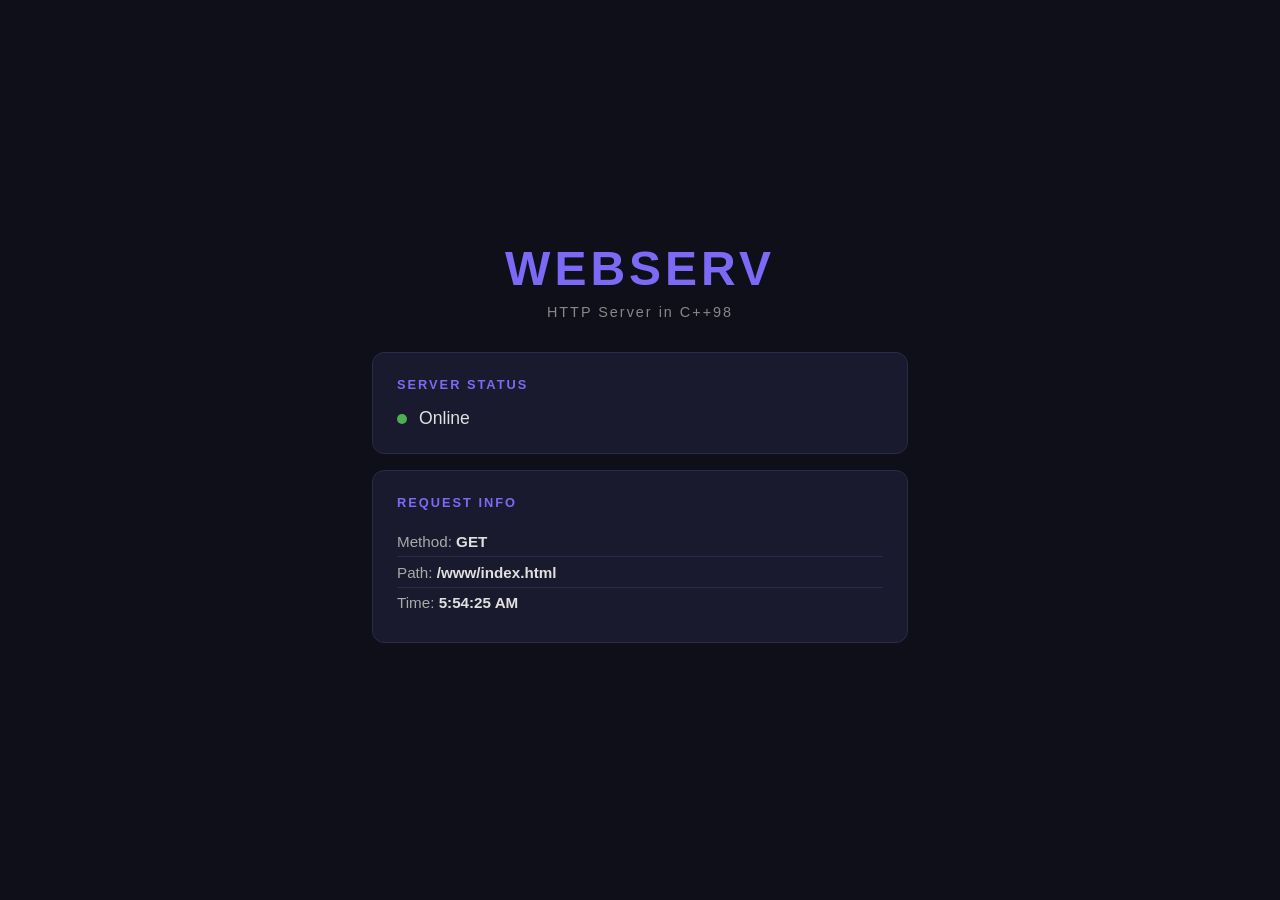
==== www/index.html @ fa2b1ab0 "feat: implement GET method with static files, autoindex and redirects" ====
<!DOCTYPE html>
<html lang="en">
<head>
    <meta charset="UTF-8">
    <meta name="viewport" content="width=device-width, initial-scale=1.0">
    <title>Webserv</title>
    <style>
        * { margin: 0; padding: 0; box-sizing: border-box; }

        body {
            font-family: 'Segoe UI', sans-serif;
            background: #0f0f1a;
            color: #e0e0e0;
            min-height: 100vh;
            display: flex;
            align-items: center;
            justify-content: center;
        }

        .container { width: 100%; max-width: 600px; padding: 2rem; }

        header { text-align: center; margin-bottom: 2rem; }

        h1 { font-size: 3rem; color: #7c6af7; letter-spacing: 4px; text-transform: uppercase; }

        .subtitle { color: #888; margin-top: 0.5rem; font-size: 0.9rem; letter-spacing: 2px; }

        .card {
            background: #1a1a2e;
            border: 1px solid #2a2a4a;
            border-radius: 12px;
            padding: 1.5rem;
            margin-bottom: 1rem;
        }

        .card h2 { font-size: 0.8rem; text-transform: uppercase; letter-spacing: 2px; color: #7c6af7; margin-bottom: 1rem; }

        .status { display: flex; align-items: center; gap: 0.75rem; font-size: 1.1rem; }

        .dot { width: 10px; height: 10px; background: #4caf50; border-radius: 50%; animation: pulse 2s infinite; }

        @keyframes pulse { 0%, 100% { opacity: 1; } 50% { opacity: 0.3; } }

        ul { list-style: none; }

        li { padding: 0.4rem 0; color: #aaa; font-size: 0.95rem; border-bottom: 1px solid #2a2a4a; }

        li:last-child { border-bottom: none; }

        strong { color: #e0e0e0; }
    </style>
</head>
<body>
    <div class="container">
        <header>
            <h1>Webserv</h1>
            <p class="subtitle">HTTP Server in C++98</p>
        </header>
        <main>
            <div class="card">
                <h2>Server Status</h2>
                <div class="status">
                    <span class="dot"></span>
                    <span>Online</span>
                </div>
            </div>
            <div class="card">
                <h2>Request Info</h2>
                <ul>
                    <li>Method: <strong>GET</strong></li>
                    <li>Path: <strong id="path"></strong></li>
                    <li>Time: <strong id="time"></strong></li>
                </ul>
            </div>
        </main>
    </div>
    <script>
        document.getElementById('path').textContent = window.location.pathname;
        document.getElementById('time').textContent = new Date().toLocaleTimeString();
    </script>
</body>
</html>
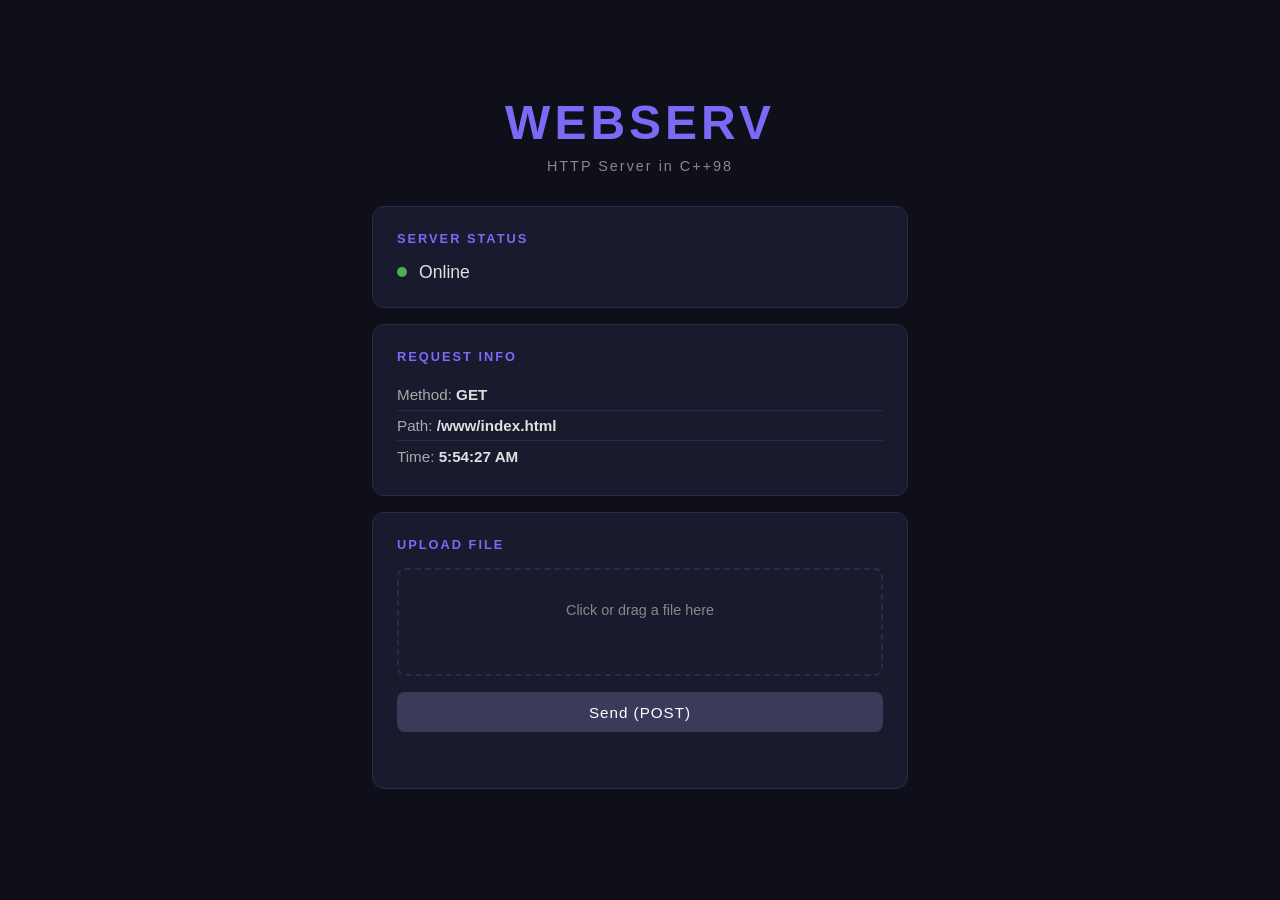
==== commit 9a2bd0b7: "feat: add validateAndReplacePath() to check Traversal" ====
--- a/www/index.html
+++ b/www/index.html
@@ -48,6 +48,48 @@
         li:last-child { border-bottom: none; }
 
         strong { color: #e0e0e0; }
+
+        .upload-form { display: flex; flex-direction: column; gap: 1rem; }
+
+        .file-drop {
+            border: 2px dashed #2a2a4a;
+            border-radius: 8px;
+            padding: 2rem;
+            text-align: center;
+            cursor: pointer;
+            transition: border-color 0.2s, background 0.2s;
+            color: #888;
+            font-size: 0.9rem;
+        }
+
+        .file-drop:hover, .file-drop.drag-over {
+            border-color: #7c6af7;
+            background: #16162a;
+            color: #e0e0e0;
+        }
+
+        .file-drop input[type="file"] { display: none; }
+
+        .file-name { font-size: 0.85rem; color: #7c6af7; margin-top: 0.5rem; min-height: 1.2em; }
+
+        .btn {
+            background: #7c6af7;
+            color: #fff;
+            border: none;
+            border-radius: 8px;
+            padding: 0.7rem 1.5rem;
+            font-size: 0.95rem;
+            cursor: pointer;
+            letter-spacing: 1px;
+            transition: background 0.2s;
+        }
+
+        .btn:hover { background: #5a49d6; }
+        .btn:disabled { background: #3a3a5a; cursor: not-allowed; }
+
+        .upload-msg { font-size: 0.85rem; min-height: 1.2em; text-align: center; }
+        .upload-msg.ok { color: #4caf50; }
+        .upload-msg.err { color: #f44336; }
     </style>
 </head>
 <body>
@@ -72,11 +114,75 @@
                     <li>Time: <strong id="time"></strong></li>
                 </ul>
             </div>
+            <div class="card">
+                <h2>Upload File</h2>
+                <form class="upload-form" id="uploadForm">
+                    <label class="file-drop" id="dropZone">
+                        <input type="file" id="fileInput">
+                        <span id="dropText">Click or drag a file here</span>
+                        <div class="file-name" id="fileName"></div>
+                    </label>
+                    <button type="submit" class="btn" id="uploadBtn" disabled>Send (POST)</button>
+                    <div class="upload-msg" id="uploadMsg"></div>
+                </form>
+            </div>
         </main>
     </div>
     <script>
         document.getElementById('path').textContent = window.location.pathname;
         document.getElementById('time').textContent = new Date().toLocaleTimeString();
+
+        const fileInput = document.getElementById('fileInput');
+        const dropZone = document.getElementById('dropZone');
+        const fileName = document.getElementById('fileName');
+        const uploadBtn = document.getElementById('uploadBtn');
+        const uploadMsg = document.getElementById('uploadMsg');
+        const uploadForm = document.getElementById('uploadForm');
+
+        function setFile(file) {
+            fileName.textContent = file ? file.name : '';
+            uploadBtn.disabled = !file;
+            uploadMsg.textContent = '';
+            uploadMsg.className = 'upload-msg';
+        }
+
+        fileInput.addEventListener('change', () => setFile(fileInput.files[0]));
+
+        dropZone.addEventListener('dragover', e => { e.preventDefault(); dropZone.classList.add('drag-over'); });
+        dropZone.addEventListener('dragleave', () => dropZone.classList.remove('drag-over'));
+        dropZone.addEventListener('drop', e => {
+            e.preventDefault();
+            dropZone.classList.remove('drag-over');
+            const file = e.dataTransfer.files[0];
+            if (file) { fileInput.files = e.dataTransfer.files; setFile(file); }
+        });
+
+        uploadForm.addEventListener('submit', async e => {
+            e.preventDefault();
+            const file = fileInput.files[0];
+            if (!file) return;
+            uploadBtn.disabled = true;
+            uploadMsg.textContent = 'Sending...';
+            uploadMsg.className = 'upload-msg';
+            try {
+                const formData = new FormData();
+                formData.append('file', file);
+                const res = await fetch('/upload', { method: 'POST', body: formData });
+                if (res.ok) {
+                    uploadMsg.textContent = 'File sent successfully!';
+                    uploadMsg.className = 'upload-msg ok';
+                    fileInput.value = '';
+                    setFile(null);
+                } else {
+                    uploadMsg.textContent = 'Error: ' + res.status + ' ' + res.statusText;
+                    uploadMsg.className = 'upload-msg err';
+                }
+            } catch (err) {
+                uploadMsg.textContent = 'Connection error.';
+                uploadMsg.className = 'upload-msg err';
+            }
+            uploadBtn.disabled = false;
+        });
     </script>
 </body>
 </html>
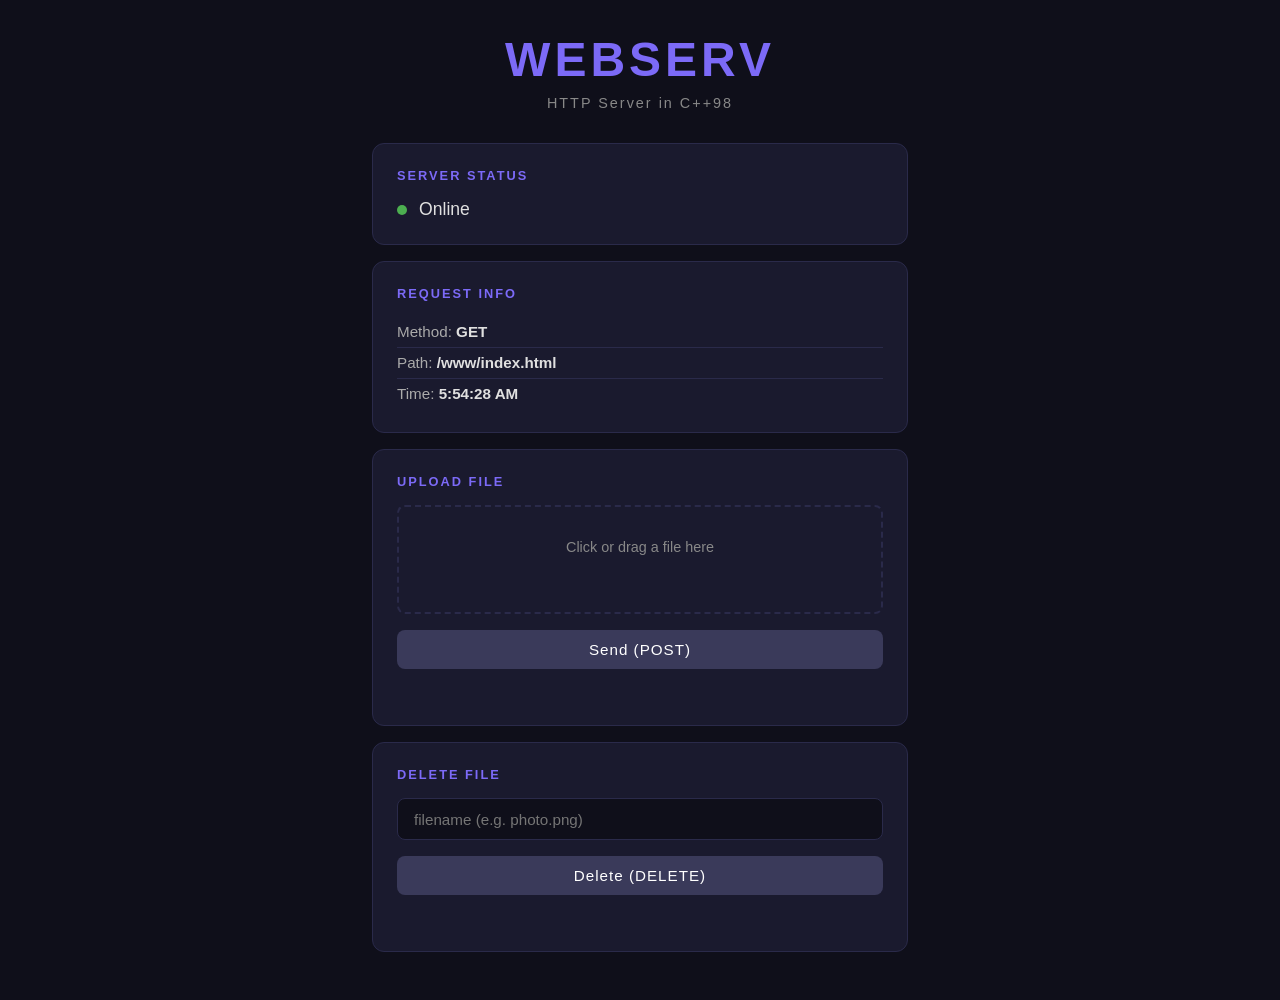
==== commit d7bcbaa1: "feat: add logs" ====
--- a/www/index.html
+++ b/www/index.html
@@ -90,6 +90,36 @@
         .upload-msg { font-size: 0.85rem; min-height: 1.2em; text-align: center; }
         .upload-msg.ok { color: #4caf50; }
         .upload-msg.err { color: #f44336; }
+
+        .delete-form { display: flex; flex-direction: column; gap: 1rem; }
+
+        .text-input {
+            background: #0f0f1a;
+            border: 1px solid #2a2a4a;
+            border-radius: 8px;
+            padding: 0.7rem 1rem;
+            color: #e0e0e0;
+            font-size: 0.95rem;
+            outline: none;
+            transition: border-color 0.2s;
+        }
+
+        .text-input:focus { border-color: #7c6af7; }
+
+        .btn-delete {
+            background: #c0392b;
+            color: #fff;
+            border: none;
+            border-radius: 8px;
+            padding: 0.7rem 1.5rem;
+            font-size: 0.95rem;
+            cursor: pointer;
+            letter-spacing: 1px;
+            transition: background 0.2s;
+        }
+
+        .btn-delete:hover { background: #96281b; }
+        .btn-delete:disabled { background: #3a3a5a; cursor: not-allowed; }
     </style>
 </head>
 <body>
@@ -126,6 +156,14 @@
                     <div class="upload-msg" id="uploadMsg"></div>
                 </form>
             </div>
+            <div class="card">
+                <h2>Delete File</h2>
+                <form class="delete-form" id="deleteForm">
+                    <input class="text-input" type="text" id="deleteInput" placeholder="filename (e.g. photo.png)">
+                    <button type="submit" class="btn-delete" id="deleteBtn" disabled>Delete (DELETE)</button>
+                    <div class="upload-msg" id="deleteMsg"></div>
+                </form>
+            </div>
         </main>
     </div>
     <script>
@@ -155,6 +193,41 @@
             dropZone.classList.remove('drag-over');
             const file = e.dataTransfer.files[0];
             if (file) { fileInput.files = e.dataTransfer.files; setFile(file); }
+        });
+
+        const deleteInput = document.getElementById('deleteInput');
+        const deleteBtn = document.getElementById('deleteBtn');
+        const deleteMsg = document.getElementById('deleteMsg');
+        const deleteForm = document.getElementById('deleteForm');
+
+        deleteInput.addEventListener('input', () => {
+            deleteBtn.disabled = deleteInput.value.trim() === '';
+            deleteMsg.textContent = '';
+            deleteMsg.className = 'upload-msg';
+        });
+
+        deleteForm.addEventListener('submit', async e => {
+            e.preventDefault();
+            const filename = deleteInput.value.trim();
+            if (!filename) return;
+            deleteBtn.disabled = true;
+            deleteMsg.textContent = 'Deleting...';
+            deleteMsg.className = 'upload-msg';
+            try {
+                const res = await fetch('uploads/' + filename, { method: 'DELETE' });
+                if (res.ok) {
+                    deleteMsg.textContent = filename + ' deleted.';
+                    deleteMsg.className = 'upload-msg ok';
+                    deleteInput.value = '';
+                } else {
+                    deleteMsg.textContent = 'Error: ' + res.status + ' ' + res.statusText;
+                    deleteMsg.className = 'upload-msg err';
+                }
+            } catch (err) {
+                deleteMsg.textContent = 'Connection error.';
+                deleteMsg.className = 'upload-msg err';
+            }
+            deleteBtn.disabled = false;
         });
 
         uploadForm.addEventListener('submit', async e => {
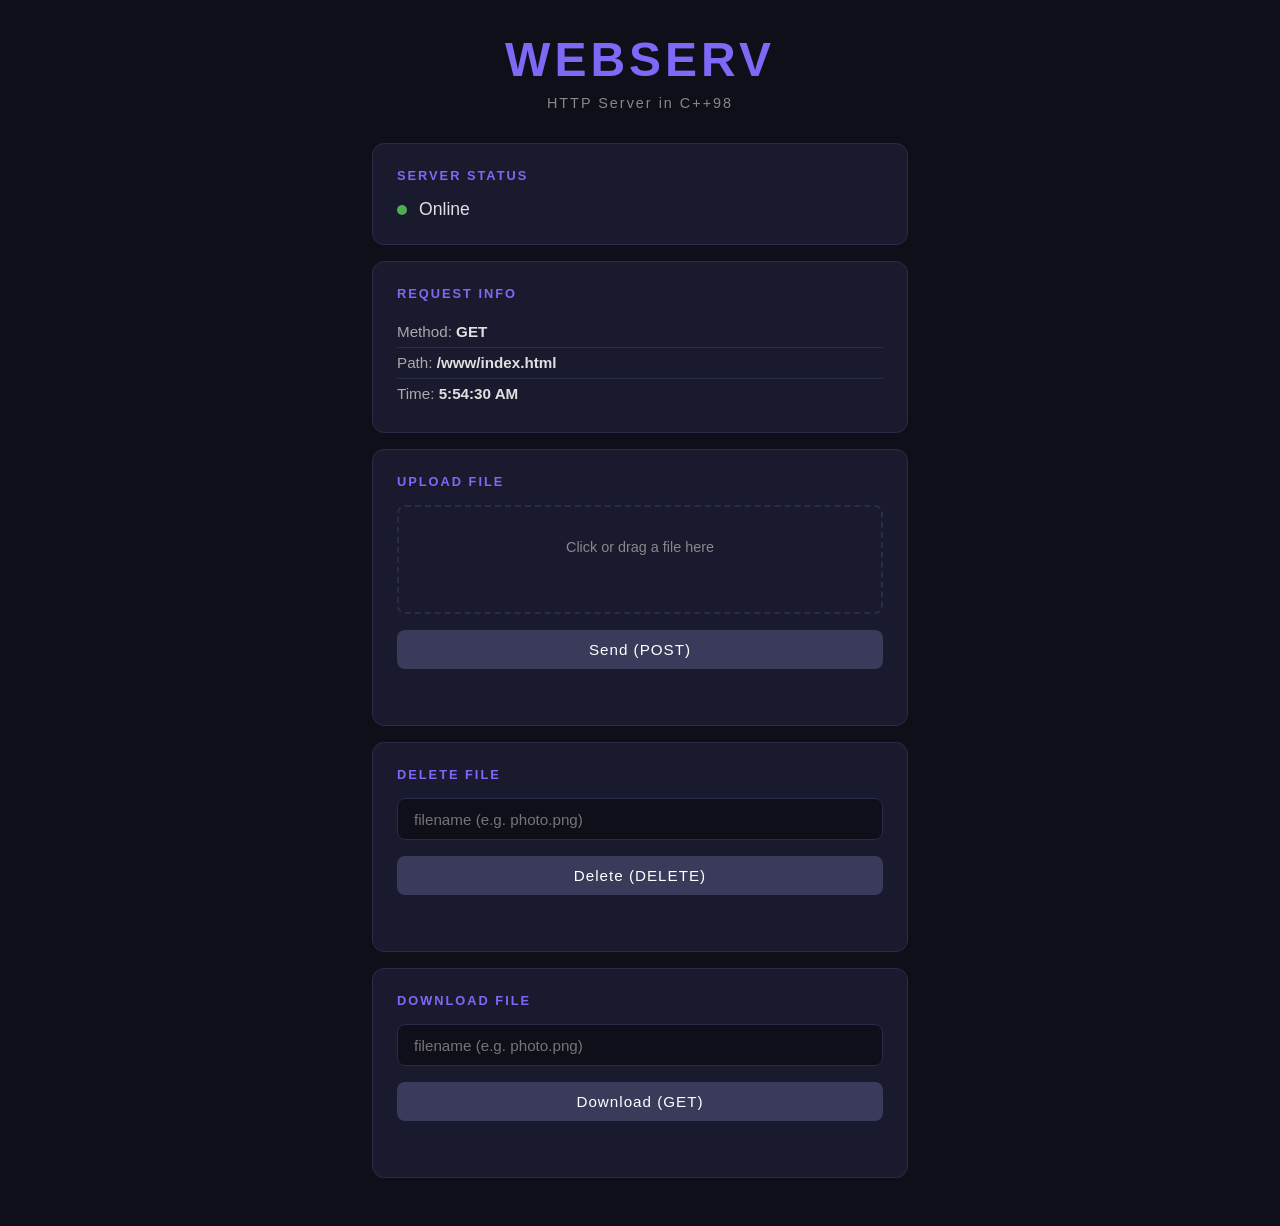
==== commit ee90fde5: "fix somethings and organize classes" ====
--- a/www/index.html
+++ b/www/index.html
@@ -120,6 +120,21 @@
 
         .btn-delete:hover { background: #96281b; }
         .btn-delete:disabled { background: #3a3a5a; cursor: not-allowed; }
+
+        .btn-download {
+            background: #1a7a4a;
+            color: #fff;
+            border: none;
+            border-radius: 8px;
+            padding: 0.7rem 1.5rem;
+            font-size: 0.95rem;
+            cursor: pointer;
+            letter-spacing: 1px;
+            transition: background 0.2s;
+        }
+
+        .btn-download:hover { background: #145c38; }
+        .btn-download:disabled { background: #3a3a5a; cursor: not-allowed; }
     </style>
 </head>
 <body>
@@ -162,6 +177,14 @@
                     <input class="text-input" type="text" id="deleteInput" placeholder="filename (e.g. photo.png)">
                     <button type="submit" class="btn-delete" id="deleteBtn" disabled>Delete (DELETE)</button>
                     <div class="upload-msg" id="deleteMsg"></div>
+                </form>
+            </div>
+            <div class="card">
+                <h2>Download File</h2>
+                <form class="delete-form" id="downloadForm">
+                    <input class="text-input" type="text" id="downloadInput" placeholder="filename (e.g. photo.png)">
+                    <button type="submit" class="btn-download" id="downloadBtn" disabled>Download (GET)</button>
+                    <div class="upload-msg" id="downloadMsg"></div>
                 </form>
             </div>
         </main>
@@ -228,6 +251,33 @@
                 deleteMsg.className = 'upload-msg err';
             }
             deleteBtn.disabled = false;
+        });
+
+        const downloadInput = document.getElementById('downloadInput');
+        const downloadBtn = document.getElementById('downloadBtn');
+        const downloadMsg = document.getElementById('downloadMsg');
+        const downloadForm = document.getElementById('downloadForm');
+
+        downloadInput.addEventListener('input', () => {
+            downloadBtn.disabled = downloadInput.value.trim() === '';
+            downloadMsg.textContent = '';
+            downloadMsg.className = 'upload-msg';
+        });
+
+        downloadForm.addEventListener('submit', e => {
+            e.preventDefault();
+            const filename = downloadInput.value.trim();
+            if (!filename) return;
+            downloadMsg.textContent = '';
+            downloadMsg.className = 'upload-msg';
+            const a = document.createElement('a');
+            a.href = 'uploads/' + encodeURIComponent(filename);
+            a.download = filename;
+            document.body.appendChild(a);
+            a.click();
+            document.body.removeChild(a);
+            downloadMsg.textContent = 'Download started: ' + filename;
+            downloadMsg.className = 'upload-msg ok';
         });
 
         uploadForm.addEventListener('submit', async e => {
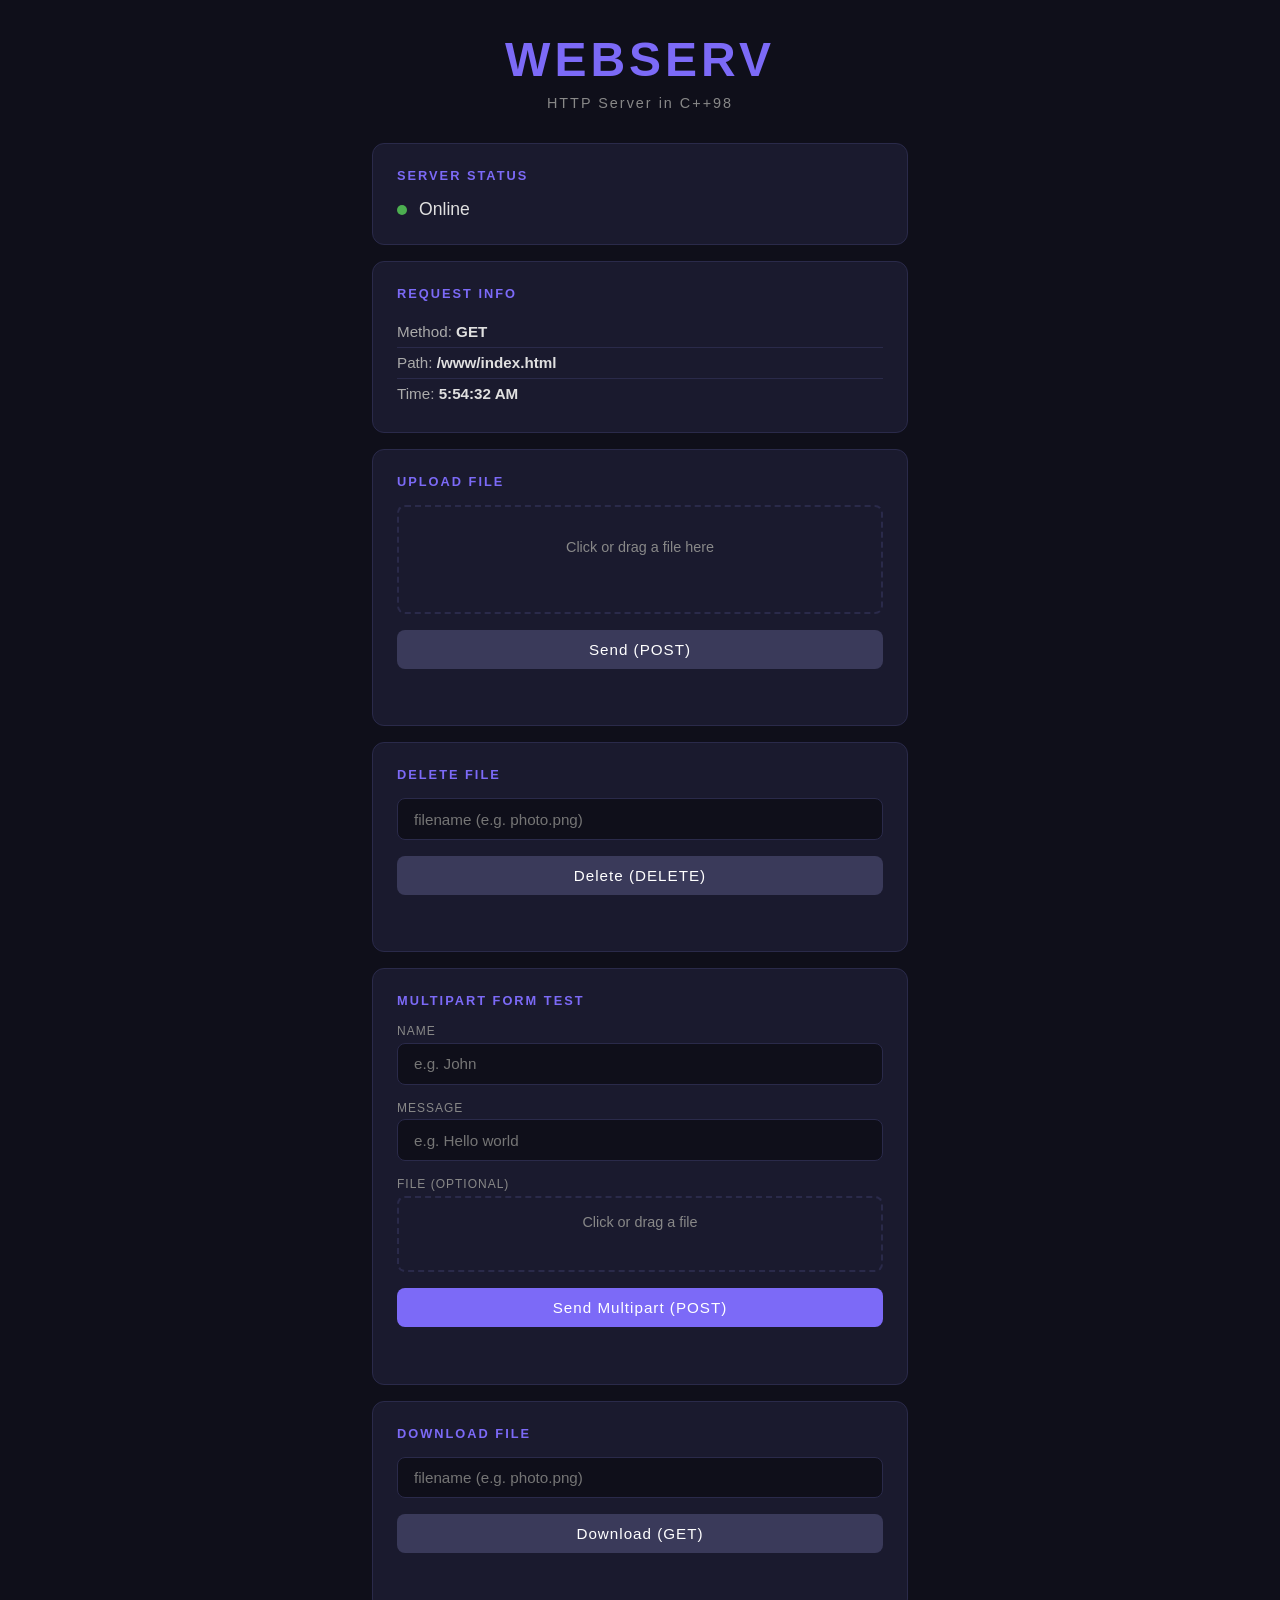
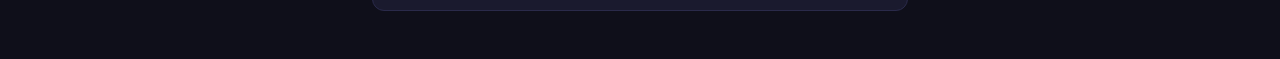
==== commit 4c4c0862: "feat: make some changes" ====
--- a/www/index.html
+++ b/www/index.html
@@ -135,6 +135,27 @@
 
         .btn-download:hover { background: #145c38; }
         .btn-download:disabled { background: #3a3a5a; cursor: not-allowed; }
+
+        .multipart-form { display: flex; flex-direction: column; gap: 1rem; }
+
+        .field-row { display: flex; flex-direction: column; gap: 0.3rem; }
+
+        .field-label { font-size: 0.75rem; text-transform: uppercase; letter-spacing: 1px; color: #888; }
+
+        .raw-response {
+            background: #0f0f1a;
+            border: 1px solid #2a2a4a;
+            border-radius: 8px;
+            padding: 0.75rem 1rem;
+            font-family: monospace;
+            font-size: 0.8rem;
+            color: #aaa;
+            white-space: pre-wrap;
+            word-break: break-all;
+            min-height: 3em;
+            max-height: 10em;
+            overflow-y: auto;
+        }
     </style>
 </head>
 <body>
@@ -180,6 +201,33 @@
                 </form>
             </div>
             <div class="card">
+                <h2>Multipart Form Test</h2>
+                <form class="multipart-form" id="multipartForm">
+                    <div class="field-row">
+                        <span class="field-label">Name</span>
+                        <input class="text-input" type="text" id="mpName" placeholder="e.g. John">
+                    </div>
+                    <div class="field-row">
+                        <span class="field-label">Message</span>
+                        <input class="text-input" type="text" id="mpMessage" placeholder="e.g. Hello world">
+                    </div>
+                    <div class="field-row">
+                        <span class="field-label">File (optional)</span>
+                        <label class="file-drop" id="mpDropZone" style="padding:1rem;">
+                            <input type="file" id="mpFileInput">
+                            <span id="mpDropText">Click or drag a file</span>
+                            <div class="file-name" id="mpFileName"></div>
+                        </label>
+                    </div>
+                    <button type="submit" class="btn" id="mpBtn">Send Multipart (POST)</button>
+                    <div class="upload-msg" id="mpMsg"></div>
+                    <div class="field-row" id="mpResponseRow" style="display:none;">
+                        <span class="field-label">Server Response</span>
+                        <div class="raw-response" id="mpResponse"></div>
+                    </div>
+                </form>
+            </div>
+            <div class="card">
                 <h2>Download File</h2>
                 <form class="delete-form" id="downloadForm">
                     <input class="text-input" type="text" id="downloadInput" placeholder="filename (e.g. photo.png)">
@@ -237,7 +285,7 @@
             deleteMsg.textContent = 'Deleting...';
             deleteMsg.className = 'upload-msg';
             try {
-                const res = await fetch('uploads/' + filename, { method: 'DELETE' });
+                const res = await fetch('upload/' + filename, { method: 'DELETE' });
                 if (res.ok) {
                     deleteMsg.textContent = filename + ' deleted.';
                     deleteMsg.className = 'upload-msg ok';
@@ -271,13 +319,64 @@
             downloadMsg.textContent = '';
             downloadMsg.className = 'upload-msg';
             const a = document.createElement('a');
-            a.href = 'uploads/' + encodeURIComponent(filename);
+            a.href = 'upload/' + encodeURIComponent(filename);
             a.download = filename;
             document.body.appendChild(a);
             a.click();
             document.body.removeChild(a);
             downloadMsg.textContent = 'Download started: ' + filename;
             downloadMsg.className = 'upload-msg ok';
+        });
+
+        const mpFileInput = document.getElementById('mpFileInput');
+        const mpDropZone = document.getElementById('mpDropZone');
+        const mpFileName = document.getElementById('mpFileName');
+        const mpDropText = document.getElementById('mpDropText');
+
+        function setMpFile(file) {
+            mpFileName.textContent = file ? file.name : '';
+            mpDropText.textContent = file ? '' : 'Click or drag a file';
+        }
+
+        mpFileInput.addEventListener('change', () => setMpFile(mpFileInput.files[0]));
+        mpDropZone.addEventListener('dragover', e => { e.preventDefault(); mpDropZone.classList.add('drag-over'); });
+        mpDropZone.addEventListener('dragleave', () => mpDropZone.classList.remove('drag-over'));
+        mpDropZone.addEventListener('drop', e => {
+            e.preventDefault();
+            mpDropZone.classList.remove('drag-over');
+            const file = e.dataTransfer.files[0];
+            if (file) { mpFileInput.files = e.dataTransfer.files; setMpFile(file); }
+        });
+
+        document.getElementById('multipartForm').addEventListener('submit', async e => {
+            e.preventDefault();
+            const mpBtn = document.getElementById('mpBtn');
+            const mpMsg = document.getElementById('mpMsg');
+            const mpResponse = document.getElementById('mpResponse');
+            const mpResponseRow = document.getElementById('mpResponseRow');
+
+            mpBtn.disabled = true;
+            mpMsg.textContent = 'Sending...';
+            mpMsg.className = 'upload-msg';
+            mpResponseRow.style.display = 'none';
+
+            const fd = new FormData();
+            fd.append('name', document.getElementById('mpName').value);
+            fd.append('message', document.getElementById('mpMessage').value);
+            if (mpFileInput.files[0]) fd.append('file', mpFileInput.files[0]);
+
+            try {
+                const res = await fetch('/upload', { method: 'POST', body: fd });
+                const text = await res.text();
+                mpMsg.textContent = res.ok ? 'Sent! Status: ' + res.status : 'Error: ' + res.status + ' ' + res.statusText;
+                mpMsg.className = 'upload-msg ' + (res.ok ? 'ok' : 'err');
+                mpResponse.textContent = text || '(empty body)';
+                mpResponseRow.style.display = '';
+            } catch (err) {
+                mpMsg.textContent = 'Connection error.';
+                mpMsg.className = 'upload-msg err';
+            }
+            mpBtn.disabled = false;
         });
 
         uploadForm.addEventListener('submit', async e => {
@@ -308,4 +407,4 @@
         });
     </script>
 </body>
-</html>
+</html>
